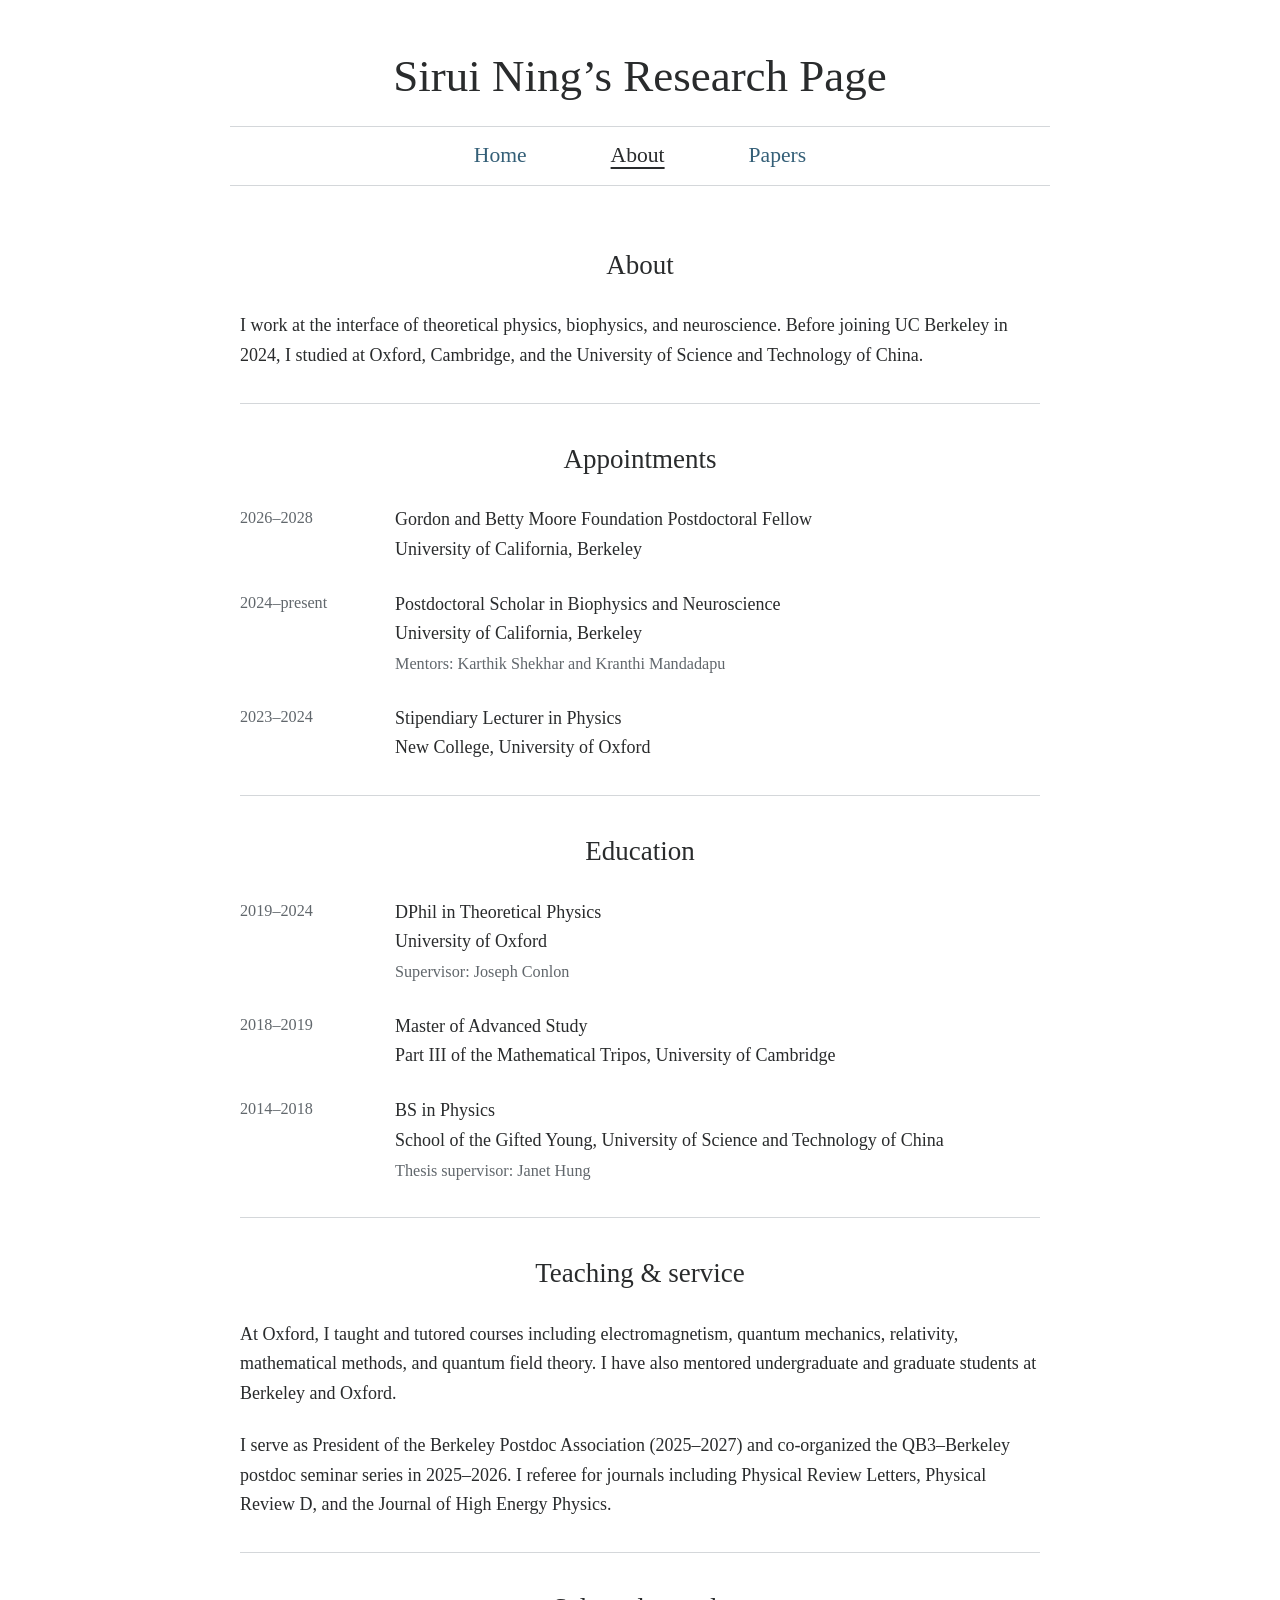
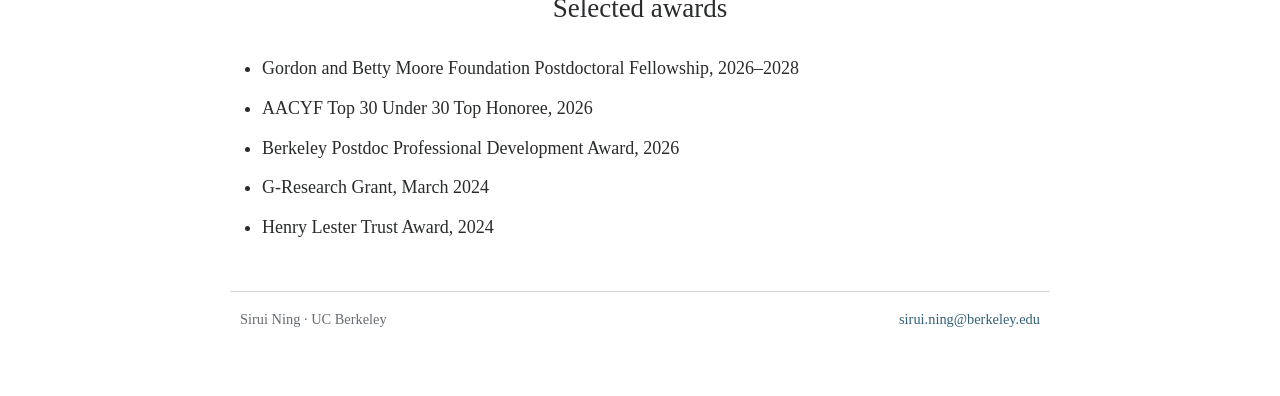
==== about.html @ 5b135a4f "Publish Sirui Ning's academic homepage" ====
<!doctype html>
<html lang="en"><head>
<meta charset="utf-8"><meta name="viewport" content="width=device-width, initial-scale=1">
<meta name="description" content="Academic background, appointments, teaching, and service of Sirui Ning at UC Berkeley.">
<title>About — Sirui Ning</title>
<link rel="canonical" href="https://siruining-deep.github.io/about.html">
<link rel="stylesheet" href="styles.css">
</head><body>
<a class="skip" href="#main">Skip to content</a>
<div class="page"><header><h1>Sirui Ning’s Research Page</h1><nav aria-label="Main navigation"><a href="index.html">Home</a><a href="about.html" aria-current="page">About</a><a href="papers.html">Papers</a></nav></header>
<main id="main">
<section aria-labelledby="about-title"><h2 id="about-title">About</h2>
<p>I work at the interface of theoretical physics, biophysics, and neuroscience. Before joining UC Berkeley in 2024, I studied at Oxford, Cambridge, and the University of Science and Technology of China.</p>
</section>
<section aria-labelledby="appointments-title"><h2 id="appointments-title">Appointments</h2>
<dl class="timeline">
<div><dt>2026–2028</dt><dd><strong>Gordon and Betty Moore Foundation Postdoctoral Fellow</strong><br>University of California, Berkeley</dd></div>
<div><dt>2024–present</dt><dd><strong>Postdoctoral Scholar in Biophysics and Neuroscience</strong><br>University of California, Berkeley<br><span class="detail">Mentors: Karthik Shekhar and Kranthi Mandadapu</span></dd></div>
<div><dt>2023–2024</dt><dd><strong>Stipendiary Lecturer in Physics</strong><br>New College, University of Oxford</dd></div></dl></section>
<section aria-labelledby="education-title"><h2 id="education-title">Education</h2><dl class="timeline">
<div><dt>2019–2024</dt><dd><strong>DPhil in Theoretical Physics</strong><br>University of Oxford<br><span class="detail">Supervisor: Joseph Conlon</span></dd></div>
<div><dt>2018–2019</dt><dd><strong>Master of Advanced Study</strong><br>Part III of the Mathematical Tripos, University of Cambridge</dd></div>
<div><dt>2014–2018</dt><dd><strong>BS in Physics</strong><br>School of the Gifted Young, University of Science and Technology of China<br><span class="detail">Thesis supervisor: Janet Hung</span></dd></div></dl></section>
<section aria-labelledby="teaching-title"><h2 id="teaching-title">Teaching &amp; service</h2>
<p>At Oxford, I taught and tutored courses including electromagnetism, quantum mechanics, relativity, mathematical methods, and quantum field theory. I have also mentored undergraduate and graduate students at Berkeley and Oxford.</p>
<p>I serve as President of the Berkeley Postdoc Association (2025–2027) and co-organized the QB3–Berkeley postdoc seminar series in 2025–2026. I referee for journals including Physical Review Letters, Physical Review D, and the Journal of High Energy Physics.</p></section>
<section aria-labelledby="awards-title"><h2 id="awards-title">Selected awards</h2><ul>
<li>Gordon and Betty Moore Foundation Postdoctoral Fellowship, 2026–2028</li>
<li>AACYF Top 30 Under 30 Top Honoree, 2026</li>
<li>Berkeley Postdoc Professional Development Award, 2026</li>
<li>G-Research Grant, March 2024</li>
<li>Henry Lester Trust Award, 2024</li>
</ul></section></main>
<footer><span>Sirui Ning · UC Berkeley</span><a href="mailto:sirui.ning@berkeley.edu">sirui.ning@berkeley.edu</a></footer>
</div></body></html>
---- styles.css ----
:root { color-scheme: light; --ink: #292b2c; --link: #345f77; --line: #d4d7da; }
* { box-sizing: border-box; }
html { font-size: 18px; }
body { margin: 0; background: #fff; color: var(--ink); font-family: Georgia, 'Times New Roman', serif; line-height: 1.65; }
.page { width: min(820px, calc(100% - 40px)); margin: 48px auto 64px; }
header h1 { margin: 0 0 22px; text-align: center; font-size: clamp(1.8rem, 5vw, 2.5rem); font-weight: 400; line-height: 1.25; }
nav { display: flex; justify-content: center; gap: clamp(28px, 7vw, 76px); padding: 9px 0; border-block: 1px solid var(--line); }
nav a { padding: 2px 4px; font-size: 1.2rem; }
a { color: var(--link); text-decoration: none; text-underline-offset: 5px; }
a:hover, a:focus-visible { text-decoration: underline; }
a:focus-visible { outline: 2px solid var(--link); outline-offset: 4px; }
nav a[aria-current='page'] { color: var(--ink); text-decoration: underline; }
main { padding: 25px 10px 0; min-height: 360px; }
p { margin: 0 0 22px; }
h2 { margin: 32px 0 24px; font-weight: 400; font-size: 1.5rem; text-align: center; }
section + section { margin-top: 32px; padding-top: 1px; border-top: 1px solid var(--line); }
.intro { max-width: 620px; }
.pending { color: #666b70; }
.links { display: flex; flex-wrap: wrap; gap: 8px 0; font-size: 1rem; margin-top: 28px; }
.links > a + a::before { content: '/'; margin-inline: 12px; color: #92979b; display: inline-block; }
.file-label { font-size: .85em; }
.draft { margin: 0 0 24px; color: #676b70; font: .78rem/1.5 system-ui, sans-serif; }
ul { padding-left: 22px; }
li { margin-bottom: 10px; }
footer { display: flex; justify-content: space-between; flex-wrap: wrap; gap: 8px 20px; margin-top: 48px; padding: 16px 10px 0; border-top: 1px solid var(--line); color: #676b70; font-size: .8rem; }
.paper-meta { display: block; color: #61676c; font-size: .9rem; line-height: 1.55; margin-top: 5px; }
.recent-papers { padding-left: 22px; }
.recent-papers li { margin-bottom: 22px; padding-left: 3px; }
.section-link { text-align: right; font-size: .9rem; }
.paper-list { padding-left: 25px; }
.paper-list li { padding: 0 0 25px 5px; margin-bottom: 25px; border-bottom: 1px solid #e3e5e7; }
.paper-list li:last-child { border-bottom: 0; padding-bottom: 0; }
.paper-list h3 { font-size: 1.05rem; font-weight: 400; line-height: 1.5; margin: 0 0 7px; }
.paper-list p { margin-bottom: 0; }
.authors { font-size: .95rem; }
.papers-intro { margin-bottom: 0; }
.timeline { margin: 0; }
.timeline > div { display: grid; grid-template-columns: 135px 1fr; gap: 20px; margin-bottom: 25px; }
.timeline dt, .detail { color: #61676c; font-size: .9rem; }
.timeline dd { margin: 0; }
.timeline strong { font-weight: 400; }
@media (max-width: 540px) { .timeline > div { grid-template-columns: 1fr; gap: 3px; } .links > a + a::before { margin-inline: 9px; } }
.skip { position: absolute; left: 12px; top: -100px; padding: 8px; background: #fff; }
.skip:focus { top: 12px; }
@media (max-width: 540px) { .page { margin-top: 30px; } main { padding-inline: 0; } nav { gap: 24px; } header h1 { margin-bottom: 20px; } }
@media print { .page { width: 100%; margin: 0; } nav, .draft, .skip { display: none; } }
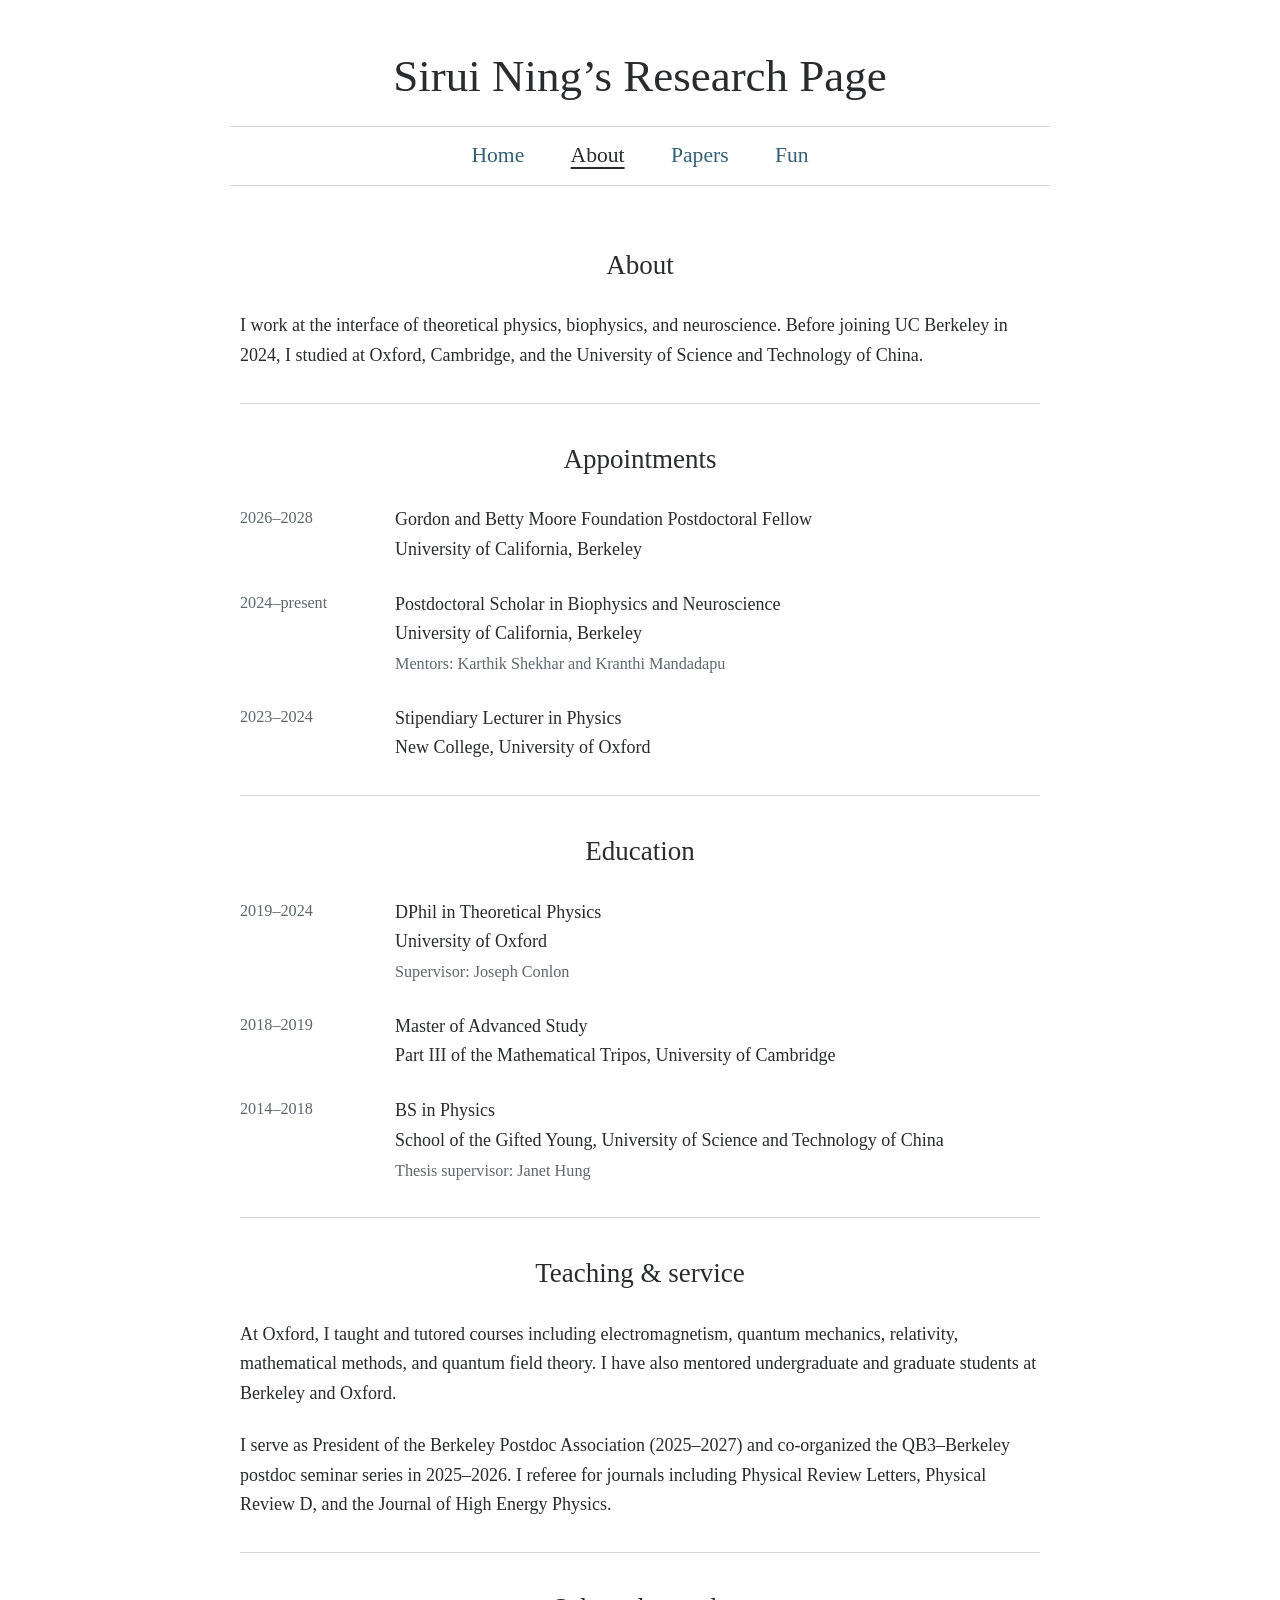
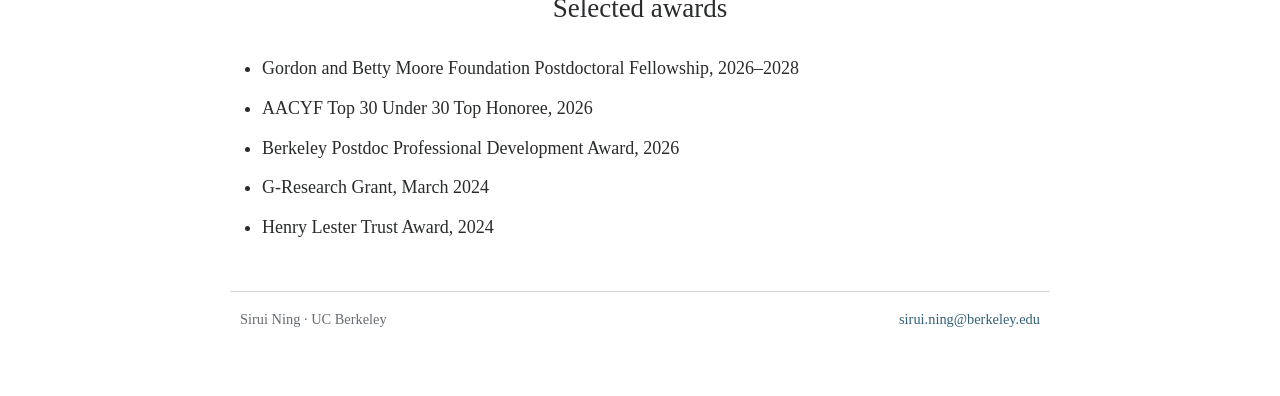
==== commit beb21294: "Add Fun page with three biophysics paper recommendations" ====
--- a/about.html
+++ b/about.html
@@ -7,7 +7,7 @@
 <link rel="stylesheet" href="styles.css">
 </head><body>
 <a class="skip" href="#main">Skip to content</a>
-<div class="page"><header><h1>Sirui Ning’s Research Page</h1><nav aria-label="Main navigation"><a href="index.html">Home</a><a href="about.html" aria-current="page">About</a><a href="papers.html">Papers</a></nav></header>
+<div class="page"><header><h1>Sirui Ning’s Research Page</h1><nav aria-label="Main navigation"><a href="index.html">Home</a><a href="about.html" aria-current="page">About</a><a href="papers.html">Papers</a><a href="fun.html">Fun</a></nav></header>
 <main id="main">
 <section aria-labelledby="about-title"><h2 id="about-title">About</h2>
 <p>I work at the interface of theoretical physics, biophysics, and neuroscience. Before joining UC Berkeley in 2024, I studied at Oxford, Cambridge, and the University of Science and Technology of China.</p>
--- a/styles.css
+++ b/styles.css
@@ -4,7 +4,7 @@
 body { margin: 0; background: #fff; color: var(--ink); font-family: Georgia, 'Times New Roman', serif; line-height: 1.65; }
 .page { width: min(820px, calc(100% - 40px)); margin: 48px auto 64px; }
 header h1 { margin: 0 0 22px; text-align: center; font-size: clamp(1.8rem, 5vw, 2.5rem); font-weight: 400; line-height: 1.25; }
-nav { display: flex; justify-content: center; gap: clamp(28px, 7vw, 76px); padding: 9px 0; border-block: 1px solid var(--line); }
+nav { display: flex; justify-content: center; flex-wrap: wrap; gap: 8px clamp(8px, 3vw, 56px); padding: 9px 0; border-block: 1px solid var(--line); }
 nav a { padding: 2px 4px; font-size: 1.2rem; }
 a { color: var(--link); text-decoration: none; text-underline-offset: 5px; }
 a:hover, a:focus-visible { text-decoration: underline; }
@@ -15,6 +15,9 @@
 h2 { margin: 32px 0 24px; font-weight: 400; font-size: 1.5rem; text-align: center; }
 section + section { margin-top: 32px; padding-top: 1px; border-top: 1px solid var(--line); }
 .intro { max-width: 620px; }
+.biography { display: flow-root; }
+.portrait { float: right; width: 203px; max-width: 100%; height: auto; margin: 5px 0 20px 28px; border-radius: 3px; }
+@media (max-width: 540px) { .portrait { float: none; display: block; margin: 0 auto 24px; } }
 .pending { color: #666b70; }
 .links { display: flex; flex-wrap: wrap; gap: 8px 0; font-size: 1rem; margin-top: 28px; }
 .links > a + a::before { content: '/'; margin-inline: 12px; color: #92979b; display: inline-block; }
@@ -42,5 +45,15 @@
 @media (max-width: 540px) { .timeline > div { grid-template-columns: 1fr; gap: 3px; } .links > a + a::before { margin-inline: 9px; } }
 .skip { position: absolute; left: 12px; top: -100px; padding: 8px; background: #fff; }
 .skip:focus { top: 12px; }
-@media (max-width: 540px) { .page { margin-top: 30px; } main { padding-inline: 0; } nav { gap: 24px; } header h1 { margin-bottom: 20px; } }
+@media (max-width: 540px) { .page { margin-top: 30px; } main { padding-inline: 0; } nav { gap: 8px 12px; } header h1 { margin-bottom: 20px; } }
 @media print { .page { width: 100%; margin: 0; } nav, .draft, .skip { display: none; } }
+
+.fun-page > h2 { margin-top: 6px; }
+.fun-paper { margin-top: 34px; padding-top: 28px; border-top: 1px solid var(--line); }
+.fun-paper h3 { margin: 0 0 12px; font-size: 1.3rem; font-weight: 400; line-height: 1.4; }
+.fun-citation { margin-bottom: 18px; line-height: 1.5; }
+.fun-citation cite { font-style: italic; }
+.fun-paper p { margin-bottom: 16px; }
+.fun-paper .fun-connection { margin-bottom: 12px; }
+.fun-connection strong { font-weight: 400; font-style: italic; }
+.fun-paper .fun-links { margin-bottom: 0; font-size: .9rem; }
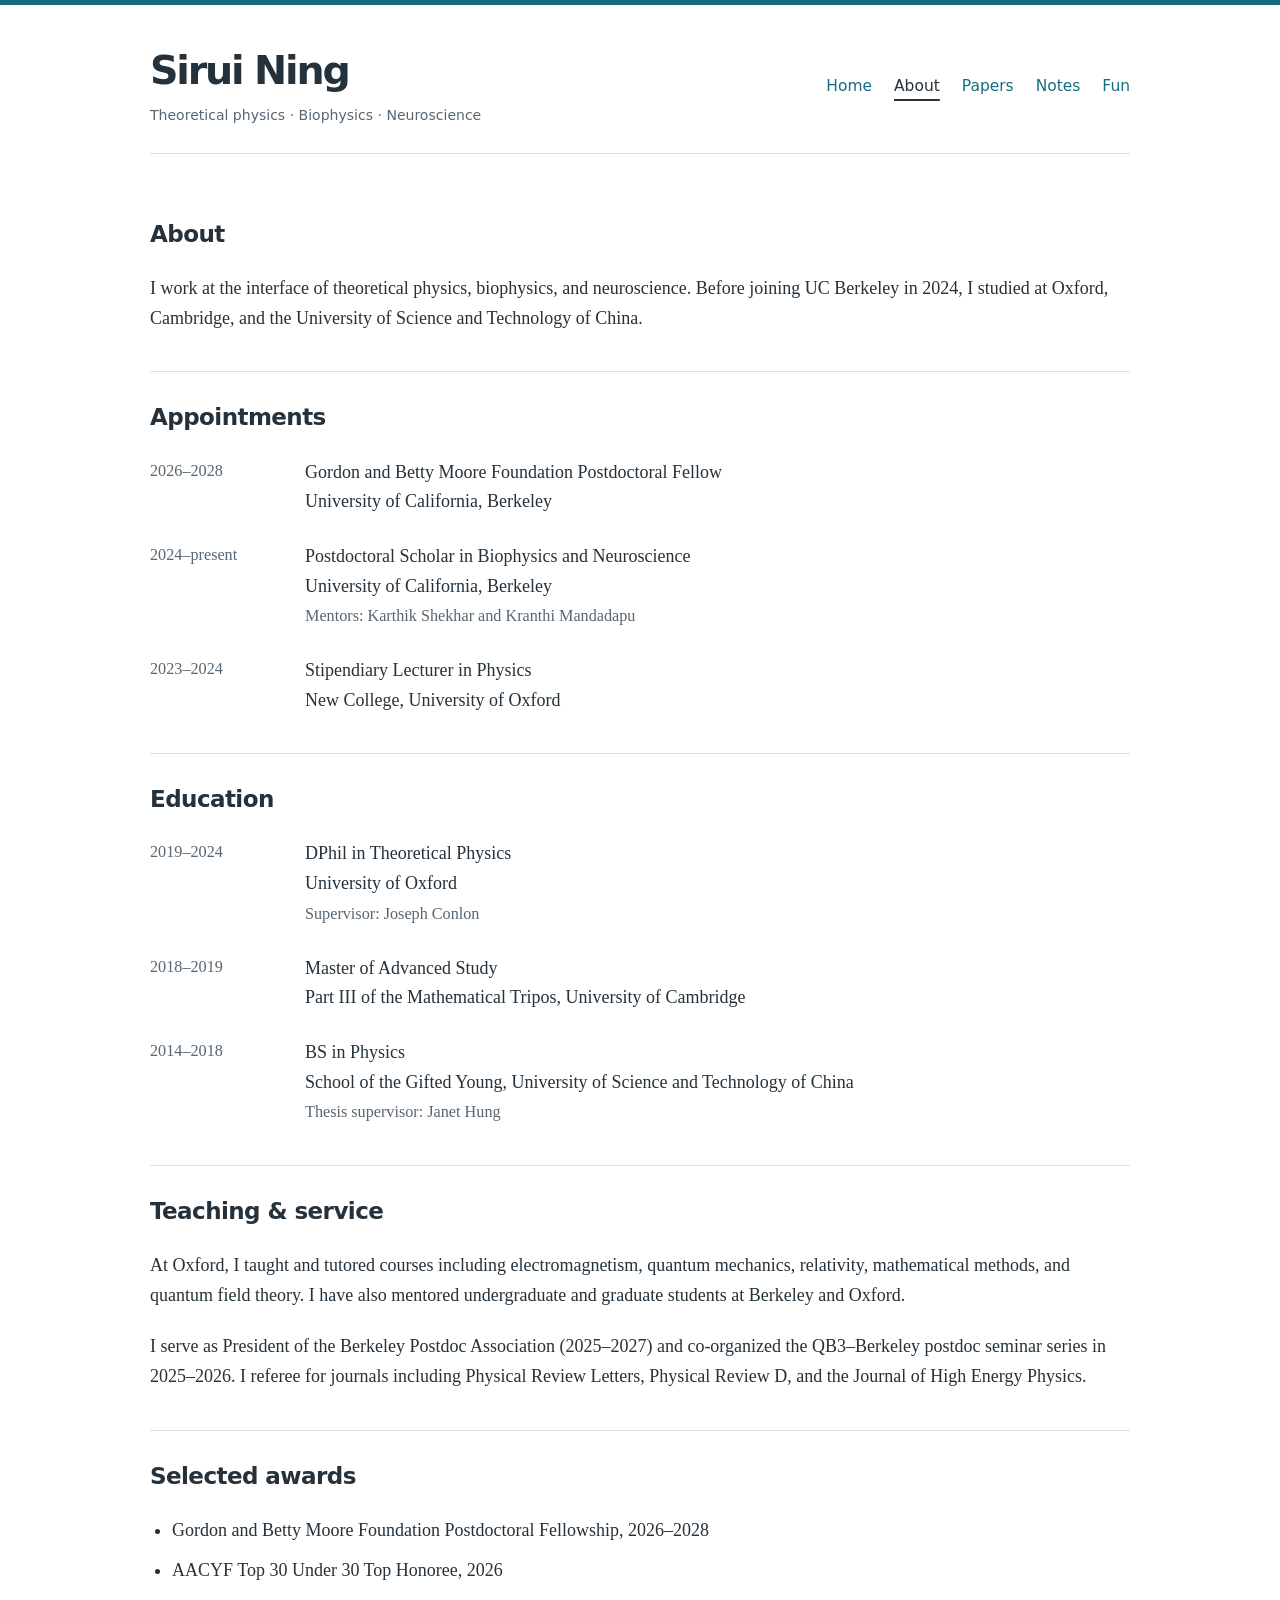
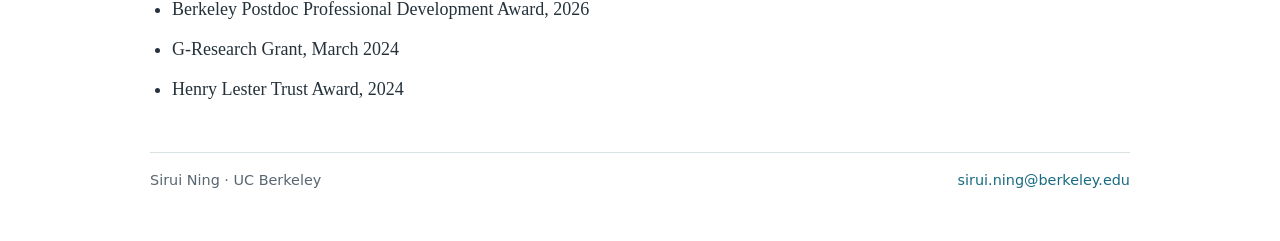
==== commit 3eefe90d: "Refresh academic layout and add four extended theory study notes Use a left-aligned masthead, compac" ====
--- a/about.html
+++ b/about.html
@@ -7,7 +7,7 @@
 <link rel="stylesheet" href="styles.css">
 </head><body>
 <a class="skip" href="#main">Skip to content</a>
-<div class="page"><header><h1>Sirui Ning’s Research Page</h1><nav aria-label="Main navigation"><a href="index.html">Home</a><a href="about.html" aria-current="page">About</a><a href="papers.html">Papers</a><a href="fun.html">Fun</a></nav></header>
+<div class="page"><header><div class="identity"><h1><a href="index.html">Sirui Ning</a></h1><p>Theoretical physics · Biophysics · Neuroscience</p></div><nav aria-label="Main navigation"><a href="index.html">Home</a><a href="about.html" aria-current="page">About</a><a href="papers.html">Papers</a><a href="index.html#notes-title">Notes</a><a href="fun.html">Fun</a></nav></header>
 <main id="main">
 <section aria-labelledby="about-title"><h2 id="about-title">About</h2>
 <p>I work at the interface of theoretical physics, biophysics, and neuroscience. Before joining UC Berkeley in 2024, I studied at Oxford, Cambridge, and the University of Science and Technology of China.</p>
--- a/styles.css
+++ b/styles.css
@@ -1,35 +1,35 @@
-:root { color-scheme: light; --ink: #292b2c; --link: #345f77; --line: #d4d7da; }
+:root { color-scheme: light; --ink: #25323b; --link: #176b80; --line: #dbe2e6; }
 * { box-sizing: border-box; }
-html { font-size: 18px; }
-body { margin: 0; background: #fff; color: var(--ink); font-family: Georgia, 'Times New Roman', serif; line-height: 1.65; }
-.page { width: min(820px, calc(100% - 40px)); margin: 48px auto 64px; }
-header h1 { margin: 0 0 22px; text-align: center; font-size: clamp(1.8rem, 5vw, 2.5rem); font-weight: 400; line-height: 1.25; }
-nav { display: flex; justify-content: center; flex-wrap: wrap; gap: 8px clamp(8px, 3vw, 56px); padding: 9px 0; border-block: 1px solid var(--line); }
-nav a { padding: 2px 4px; font-size: 1.2rem; }
+html { font-size: 18px; scroll-behavior: smooth; }
+body { margin: 0; border-top: 5px solid var(--link); background: #fff; color: var(--ink); font-family: Georgia, 'Times New Roman', serif; line-height: 1.65; }
+.page { width: min(980px, calc(100% - 48px)); margin: 42px auto 48px; }
+header { display: flex; align-items: center; justify-content: space-between; gap: 24px; padding-bottom: 27px; border-bottom: 1px solid var(--line); }
+header h1 { margin: 0; font: 600 clamp(1.8rem, 4vw, 2.2rem)/1.2 system-ui, sans-serif; letter-spacing: -.055em; }
+header h1 a { color: var(--ink); }
+.identity p { margin: 9px 0 0; color: #586671; font: .78rem/1.6 system-ui, sans-serif; }
+nav { display: flex; flex-wrap: wrap; gap: 8px 22px; }
+nav a { font: .86rem/1.7 system-ui, sans-serif; padding: 8px 0; }
+nav a[aria-current='page'] { color: var(--ink); text-decoration: underline; text-decoration-thickness: 2px; text-underline-offset: 8px; }
 a { color: var(--link); text-decoration: none; text-underline-offset: 5px; }
 a:hover, a:focus-visible { text-decoration: underline; }
 a:focus-visible { outline: 2px solid var(--link); outline-offset: 4px; }
-nav a[aria-current='page'] { color: var(--ink); text-decoration: underline; }
-main { padding: 25px 10px 0; min-height: 360px; }
+main { padding: 36px 0 0; min-height: 360px; }
 p { margin: 0 0 22px; }
-h2 { margin: 32px 0 24px; font-weight: 400; font-size: 1.5rem; text-align: center; }
-section + section { margin-top: 32px; padding-top: 1px; border-top: 1px solid var(--line); }
+h2 { text-align: left; font: 600 1.28rem/1.35 system-ui, sans-serif; letter-spacing: -.025em; margin: 29px 0 24px; }
+section + section { margin-top: 38px; padding-top: 1px; border-top: 1px solid var(--line); }
 .intro { max-width: 620px; }
 .biography { display: flow-root; }
-.portrait { float: right; width: 203px; max-width: 100%; height: auto; margin: 5px 0 20px 28px; border-radius: 3px; }
-@media (max-width: 540px) { .portrait { float: none; display: block; margin: 0 auto 24px; } }
-.pending { color: #666b70; }
-.links { display: flex; flex-wrap: wrap; gap: 8px 0; font-size: 1rem; margin-top: 28px; }
-.links > a + a::before { content: '/'; margin-inline: 12px; color: #92979b; display: inline-block; }
+.portrait { float: right; width: 203px; max-width: 100%; height: auto; margin: 3px 0 24px 38px; }
+.links { display: flex; flex-wrap: wrap; gap: 8px 0; font: .85rem/1.8 system-ui, sans-serif; margin-top: 28px; }
+.links > a + a::before { content: '·'; margin-inline: 12px; color: #92979b; display: inline-block; }
 .file-label { font-size: .85em; }
-.draft { margin: 0 0 24px; color: #676b70; font: .78rem/1.5 system-ui, sans-serif; }
 ul { padding-left: 22px; }
 li { margin-bottom: 10px; }
-footer { display: flex; justify-content: space-between; flex-wrap: wrap; gap: 8px 20px; margin-top: 48px; padding: 16px 10px 0; border-top: 1px solid var(--line); color: #676b70; font-size: .8rem; }
-.paper-meta { display: block; color: #61676c; font-size: .9rem; line-height: 1.55; margin-top: 5px; }
-.recent-papers { padding-left: 22px; }
-.recent-papers li { margin-bottom: 22px; padding-left: 3px; }
-.section-link { text-align: right; font-size: .9rem; }
+footer { display: flex; justify-content: space-between; flex-wrap: wrap; gap: 8px 20px; margin-top: 48px; padding: 16px 0 0; border-top: 1px solid var(--line); color: #586671; font: .8rem/1.65 system-ui, sans-serif; }
+.paper-meta { display: block; color: #586671; font: .78rem/1.6 system-ui, sans-serif; margin-top: 8px; }
+.recent-papers { list-style: none; padding: 0; }
+.recent-papers li { margin-bottom: 22px; padding-left: 18px; border-left: 2px solid #b9d3da; }
+.section-link { font: .82rem/1.6 system-ui, sans-serif; }
 .paper-list { padding-left: 25px; }
 .paper-list li { padding: 0 0 25px 5px; margin-bottom: 25px; border-bottom: 1px solid #e3e5e7; }
 .paper-list li:last-child { border-bottom: 0; padding-bottom: 0; }
@@ -37,17 +37,15 @@
 .paper-list p { margin-bottom: 0; }
 .authors { font-size: .95rem; }
 .papers-intro { margin-bottom: 0; }
+.notes-group { margin: 30px 0 13px; color: #586671; font: 500 .83rem/1.5 system-ui, sans-serif; }
+.notes-list { list-style: none; padding: 0; margin: 0; display: grid; grid-template-columns: 1fr 1fr; column-gap: 38px; }
+.notes-list li { padding: 11px 0 13px; margin: 0; border-bottom: 1px solid #edf0f2; font-size: .94rem; line-height: 1.5; }
+.note-detail { display: block; color: #586671; margin-top: 5px; font: .78rem/1.5 system-ui, sans-serif; }
 .timeline { margin: 0; }
 .timeline > div { display: grid; grid-template-columns: 135px 1fr; gap: 20px; margin-bottom: 25px; }
-.timeline dt, .detail { color: #61676c; font-size: .9rem; }
+.timeline dt, .detail { color: #586671; font-size: .9rem; }
 .timeline dd { margin: 0; }
 .timeline strong { font-weight: 400; }
-@media (max-width: 540px) { .timeline > div { grid-template-columns: 1fr; gap: 3px; } .links > a + a::before { margin-inline: 9px; } }
-.skip { position: absolute; left: 12px; top: -100px; padding: 8px; background: #fff; }
-.skip:focus { top: 12px; }
-@media (max-width: 540px) { .page { margin-top: 30px; } main { padding-inline: 0; } nav { gap: 8px 12px; } header h1 { margin-bottom: 20px; } }
-@media print { .page { width: 100%; margin: 0; } nav, .draft, .skip { display: none; } }
-
 .fun-page > h2 { margin-top: 6px; }
 .fun-paper { margin-top: 34px; padding-top: 28px; border-top: 1px solid var(--line); }
 .fun-paper h3 { margin: 0 0 12px; font-size: 1.3rem; font-weight: 400; line-height: 1.4; }
@@ -57,3 +55,10 @@
 .fun-paper .fun-connection { margin-bottom: 12px; }
 .fun-connection strong { font-weight: 400; font-style: italic; }
 .fun-paper .fun-links { margin-bottom: 0; font-size: .9rem; }
+.skip { position: absolute; left: 12px; top: -100px; padding: 8px; background: #fff; }
+.skip:focus { top: 12px; }
+@media (max-width: 800px) { header { align-items: flex-start; flex-direction: column; gap: 18px; } nav { gap: 8px 26px; } .portrait { width: 170px; margin-left: 25px; } .notes-list { column-gap: 25px; } }
+@media (max-width: 540px) { .page { width: calc(100% - 36px); margin-top: 27px; } .portrait { width: 170px; margin: 3px 0 16px 20px; } .biography p { font-size: .95rem; } .notes-list { grid-template-columns: 1fr; } nav { gap: 8px 24px; } .identity p { font-size: .78rem; } .timeline > div { grid-template-columns: 1fr; gap: 3px; } .links > a + a::before { margin-inline: 9px; } }
+@media (max-width: 420px) { .portrait { float: none; margin: 0 0 22px; } }
+@media (prefers-reduced-motion: reduce) { html { scroll-behavior: auto; } }
+@media print { .page { width: 100%; margin: 0; } body { border: 0; } header { display: block; } nav, .skip { display: none; } }
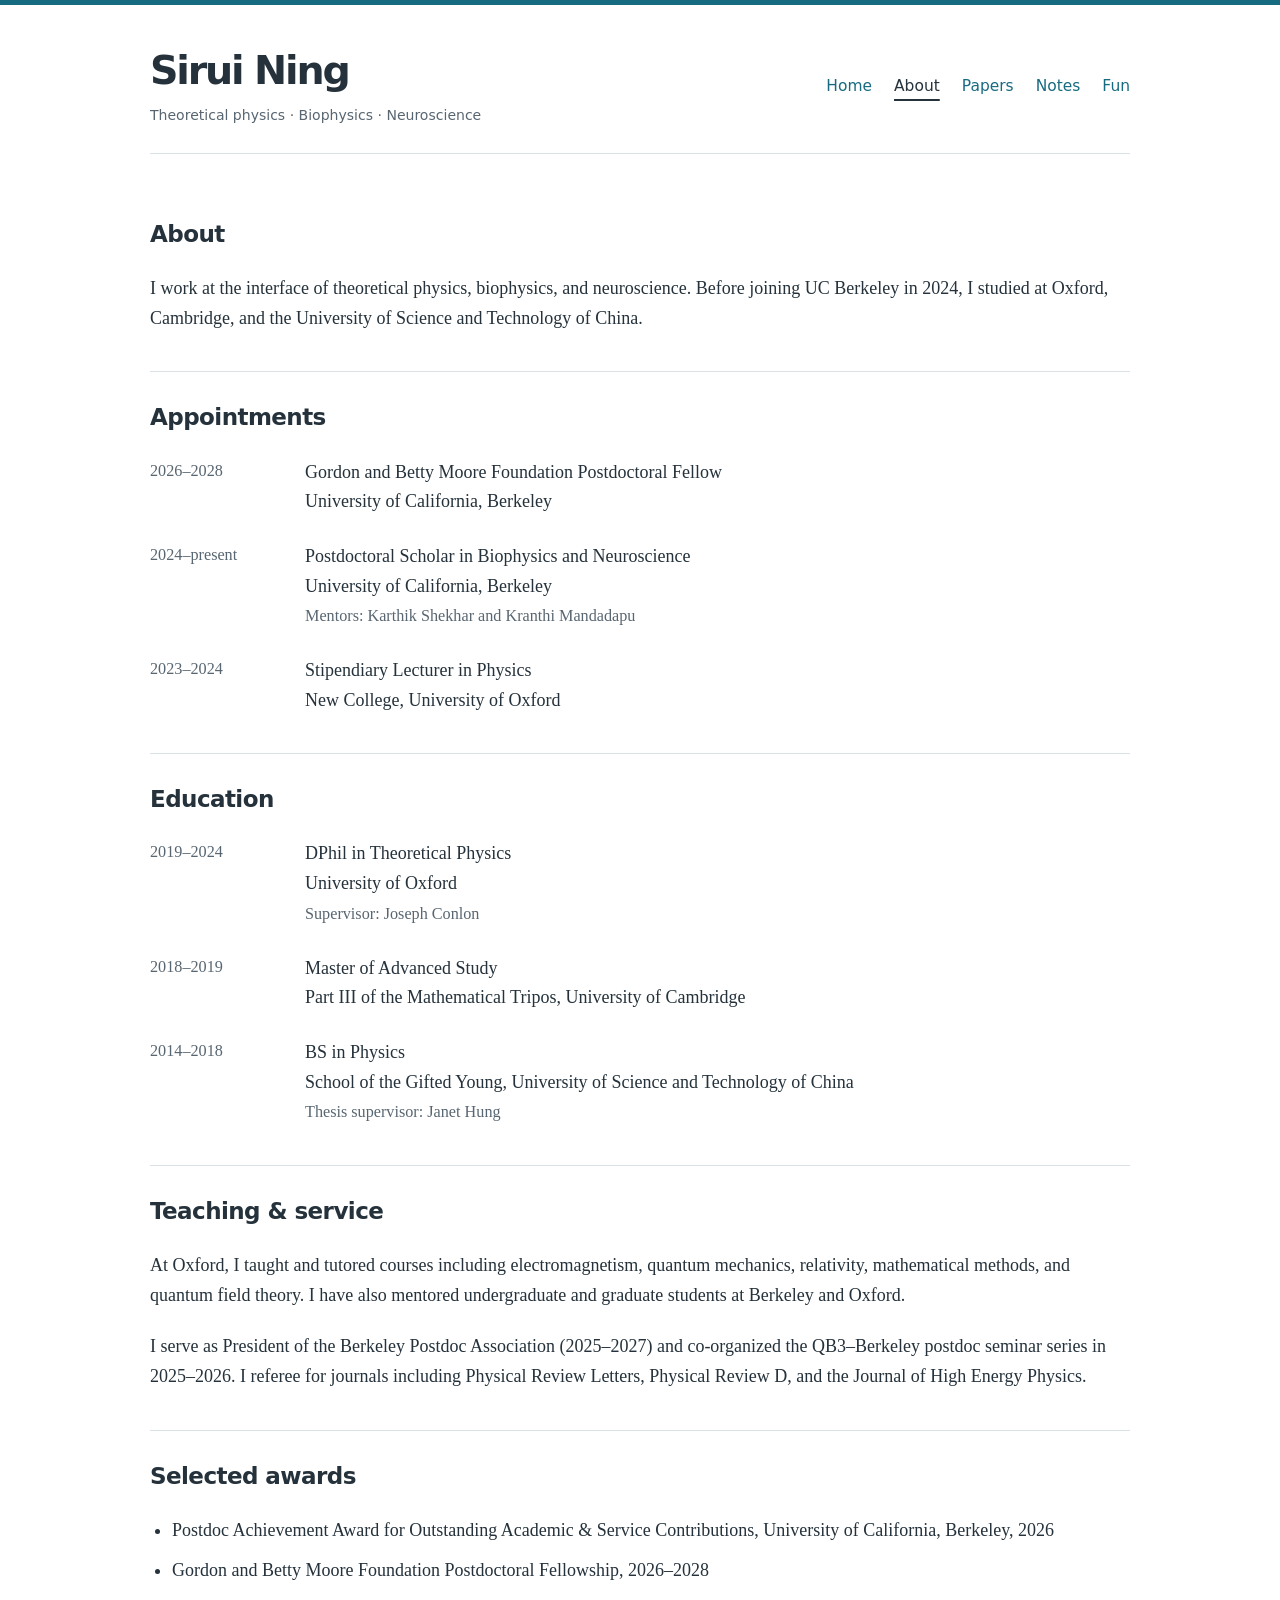
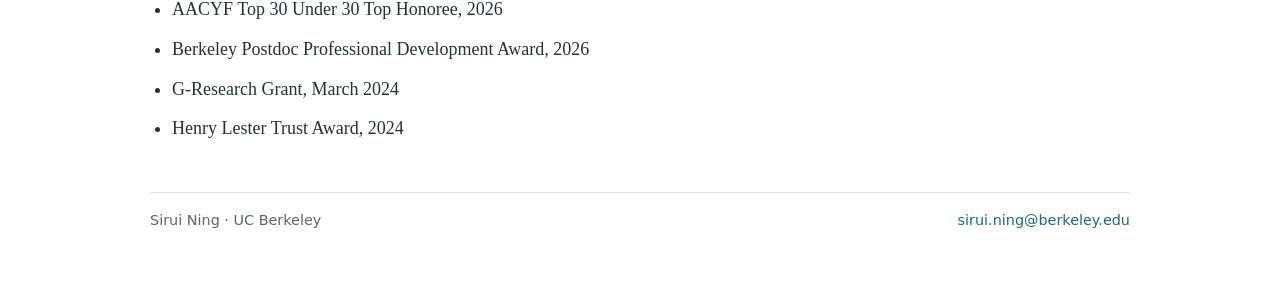
==== commit 223a0eea: "Add Berkeley Postdoc Achievement Award first" ====
--- a/about.html
+++ b/about.html
@@ -25,6 +25,7 @@
 <p>At Oxford, I taught and tutored courses including electromagnetism, quantum mechanics, relativity, mathematical methods, and quantum field theory. I have also mentored undergraduate and graduate students at Berkeley and Oxford.</p>
 <p>I serve as President of the Berkeley Postdoc Association (2025–2027) and co-organized the QB3–Berkeley postdoc seminar series in 2025–2026. I referee for journals including Physical Review Letters, Physical Review D, and the Journal of High Energy Physics.</p></section>
 <section aria-labelledby="awards-title"><h2 id="awards-title">Selected awards</h2><ul>
+<li>Postdoc Achievement Award for Outstanding Academic &amp; Service Contributions, University of California, Berkeley, 2026</li>
 <li>Gordon and Betty Moore Foundation Postdoctoral Fellowship, 2026–2028</li>
 <li>AACYF Top 30 Under 30 Top Honoree, 2026</li>
 <li>Berkeley Postdoc Professional Development Award, 2026</li>
--- a/styles.css
+++ b/styles.css
@@ -28,7 +28,14 @@
 footer { display: flex; justify-content: space-between; flex-wrap: wrap; gap: 8px 20px; margin-top: 48px; padding: 16px 0 0; border-top: 1px solid var(--line); color: #586671; font: .8rem/1.65 system-ui, sans-serif; }
 .paper-meta { display: block; color: #586671; font: .78rem/1.6 system-ui, sans-serif; margin-top: 8px; }
 .recent-papers { list-style: none; padding: 0; }
-.recent-papers li { margin-bottom: 22px; padding-left: 18px; border-left: 2px solid #b9d3da; }
+.research-grid { display: grid; grid-template-columns: minmax(0, 1fr) minmax(0, 1fr); gap: 32px; margin-block: 0 24px; }
+.recent-papers li { margin: 0; min-width: 0; }
+.recent-papers h3 { margin: 17px 0 0; font: 400 1rem/1.5 Georgia, 'Times New Roman', serif; }
+.work-figure { margin: 0; }
+.work-figure > a { display: block; }
+.work-figure img { display: block; width: 100%; height: auto; aspect-ratio: 3 / 2; object-fit: contain; background: #fff; border: 1px solid var(--line); }
+.work-figure figcaption { margin-top: 12px; color: var(--ink); font: 500 .9rem/1.5 system-ui, sans-serif; }
+@media (max-width: 700px) { .research-grid { grid-template-columns: 1fr; gap: 32px; } }
 .section-link { font: .82rem/1.6 system-ui, sans-serif; }
 .paper-list { padding-left: 25px; }
 .paper-list li { padding: 0 0 25px 5px; margin-bottom: 25px; border-bottom: 1px solid #e3e5e7; }
